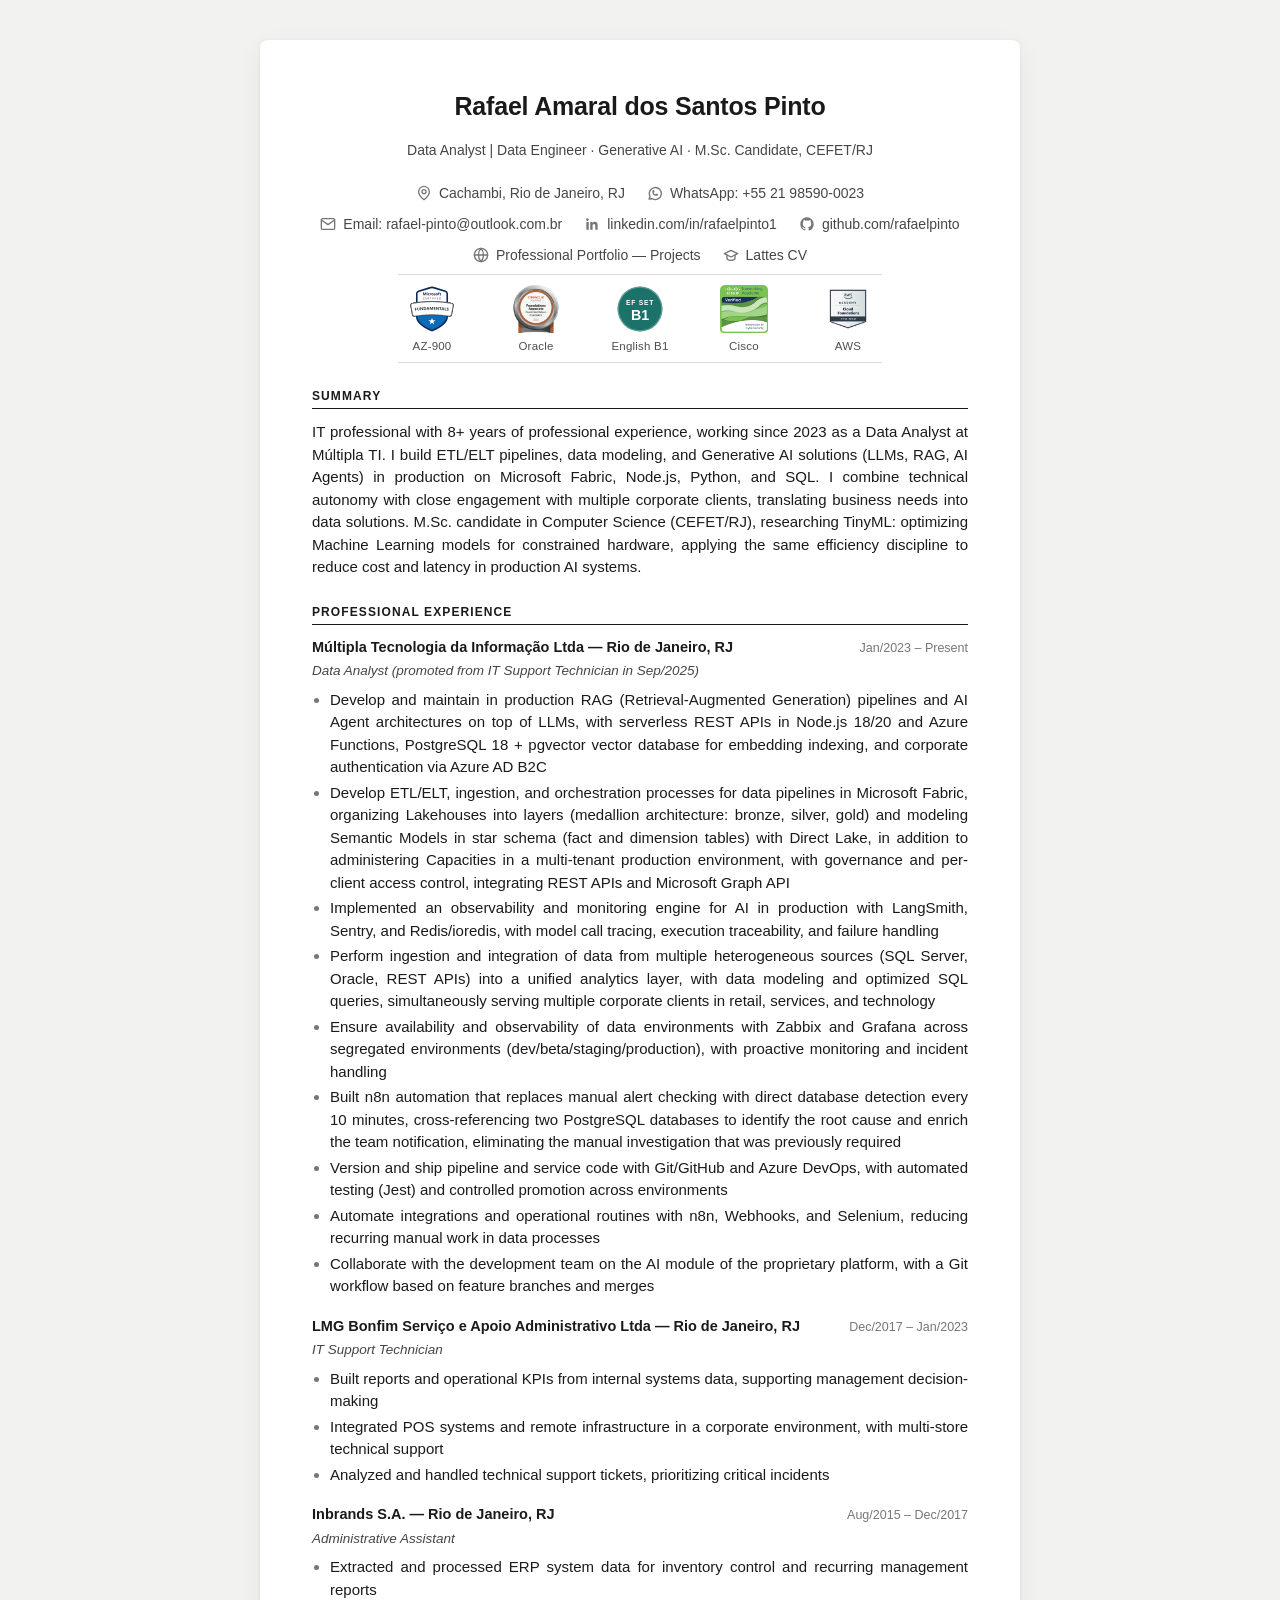
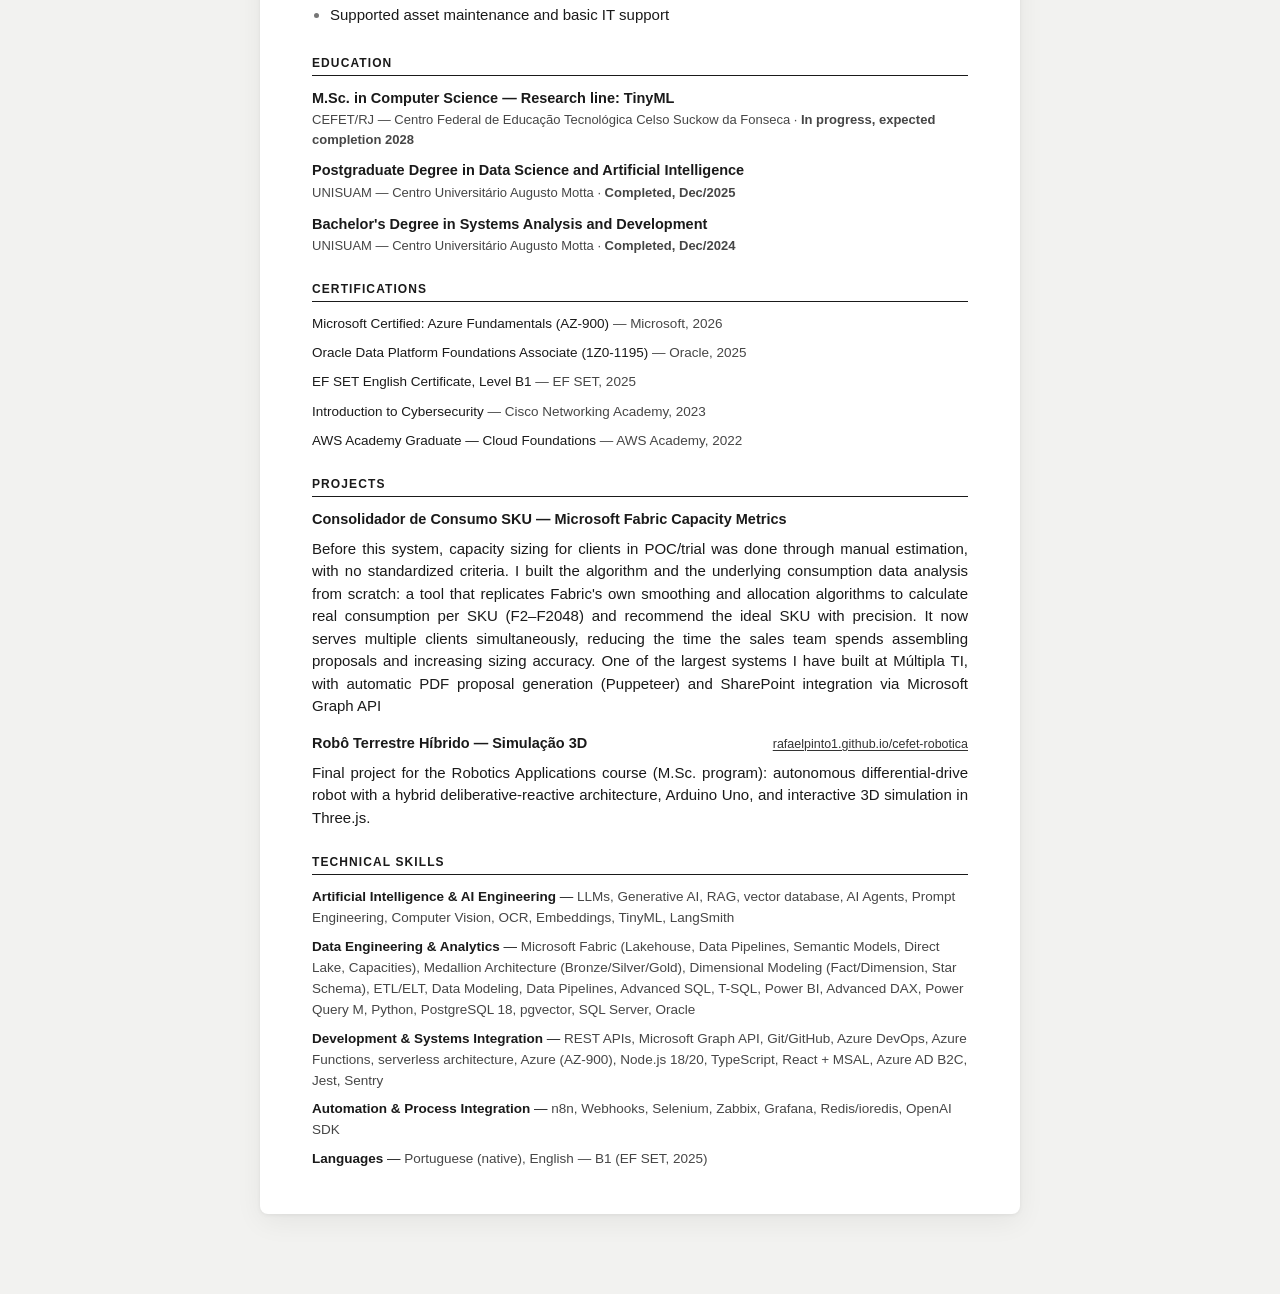
==== curriculo/curriculo-en.html @ f3e710ce "Adiciona páginas de currículo (pt/en) autocontidas" ====
<!DOCTYPE html>
<html lang="pt-br">
<head>
<meta charset="UTF-8">
<title>Rafael Pinto Resume</title>
<style>
  :root {
    --bg: #f2f2f0;
    --surface: #ffffff;
    --ink: #1a1a1a;
    --ink-soft: #464646;
    --ink-faint: #767676;
    --link: #333333;
    --border: rgba(0, 0, 0, 0.14);
    --shadow: 0 1px 4px rgba(0,0,0,0.06), 0 8px 28px rgba(0,0,0,0.06);
  }
  @media (prefers-color-scheme: dark) {
    :root:not([data-theme="light"]) {
      --bg: #101010;
      --surface: #1a1a1a;
      --ink: #ececec;
      --ink-soft: #b8b8b8;
      --ink-faint: #8a8a8a;
      --link: #d5d5d5;
      --border: rgba(255,255,255,0.16);
      --shadow: 0 1px 4px rgba(0,0,0,0.5), 0 8px 28px rgba(0,0,0,0.35);
    }
  }
  :root[data-theme="dark"] {
    --bg: #101010;
    --surface: #1a1a1a;
    --ink: #ececec;
    --ink-soft: #b8b8b8;
    --ink-faint: #8a8a8a;
    --link: #d5d5d5;
    --border: rgba(255,255,255,0.16);
    --shadow: 0 1px 4px rgba(0,0,0,0.5), 0 8px 28px rgba(0,0,0,0.35);
  }

  * { box-sizing: border-box; }
  html, body { margin: 0; padding: 0; }
  body {
    background: var(--bg);
    color: var(--ink);
    font-family: -apple-system, BlinkMacSystemFont, "Segoe UI", "SF Pro Text", "Helvetica Neue", Arial, sans-serif;
    font-size: 15px;
    line-height: 1.5;
    padding: 40px 16px 80px;
  }

  .page {
    max-width: 760px;
    margin: 0 auto;
    background: var(--surface);
    box-shadow: var(--shadow);
    border-radius: 8px;
    padding: 48px 52px 44px;
  }

  .header-center {
    display: flex;
    flex-direction: column;
    align-items: center;
    text-align: center;
    gap: 8px;
    margin: 0 0 18px 0;
  }
  .avatar {
    width: 84px;
    height: 84px;
    border-radius: 50%;
    object-fit: cover;
    margin-bottom: 6px;
  }
  .name-row {
    display: flex;
    align-items: center;
    justify-content: center;
    flex-wrap: wrap;
    gap: 14px;
  }
  h1 {
    font-size: 25px;
    font-weight: 700;
    letter-spacing: -0.2px;
    margin: 0;
    text-wrap: balance;
  }
  .headline { font-size: 14px; color: var(--ink-soft); margin: 0; }
  .contact-list {
    display: flex;
    flex-wrap: wrap;
    justify-content: center;
    column-gap: 22px;
    row-gap: 10px;
    font-size: 14px;
    color: var(--ink-soft);
    margin: 8px 0 0 0;
  }
  .contact-item { display: flex; align-items: center; gap: 7px; text-decoration: none; color: var(--ink-soft); }
  a.contact-item:hover, a.contact-item:focus-visible { color: var(--ink); }
  .contact-item svg { width: 16px; height: 16px; flex: none; color: var(--ink-faint); }
  a.contact-item:hover svg, a.contact-item:focus-visible svg { color: var(--ink); }

  .badge-row {
    display: flex;
    flex-wrap: wrap;
    justify-content: center;
    gap: 36px;
    margin: 0 0 6px 0;
    padding: 10px 0;
    border-top: 1px solid var(--border);
    border-bottom: 1px solid var(--border);
  }
  .badge-item { display: flex; flex-direction: column; align-items: center; width: 68px; opacity: 0.95; }
  .badge-item img, .badge-item svg { width: 48px; height: 48px; object-fit: contain; }
  .badge-caption {
    font-size: 11.5px;
    font-weight: 500;
    letter-spacing: 0.2px;
    color: var(--ink-soft);
    text-align: center;
    margin-top: 7px;
    line-height: 1.1;
  }

  h2 {
    font-size: 12px;
    font-weight: 700;
    text-transform: uppercase;
    letter-spacing: 1.1px;
    color: var(--ink);
    border-bottom: 1.5px solid var(--ink);
    padding-bottom: 3px;
    margin: 24px 0 12px 0;
  }
  h2:first-of-type { margin-top: 0; }

  .resumo { margin: 0; color: var(--ink); text-align: justify; }

  .job { display: flex; flex-direction: column; gap: 3px; margin-bottom: 15px; }
  .job:last-child { margin-bottom: 0; }
  .job-header {
    display: flex;
    justify-content: space-between;
    align-items: baseline;
    gap: 12px;
    font-weight: 700;
    font-size: 14.5px;
  }
  .job-dates { font-variant-numeric: tabular-nums; font-size: 12.5px; color: var(--ink-faint); white-space: nowrap; font-weight: 400; }
  .job-role { font-style: italic; color: var(--ink-soft); font-size: 13.5px; }
  ul.bullets { margin: 4px 0 0 0; padding-left: 18px; }
  ul.bullets li { margin-bottom: 3px; color: var(--ink); text-align: justify; }
  ul.bullets li::marker { color: var(--ink-faint); }

  .edu-item { margin-bottom: 11px; }
  .edu-item:last-child { margin-bottom: 0; }
  .edu-title { font-weight: 700; font-size: 14.5px; }
  .edu-line { font-size: 13px; color: var(--ink-soft); margin-top: 1px; }
  .status-pill { font-weight: 600; color: var(--ink-soft); }

  .cert-row {
    display: flex;
    align-items: center;
    gap: 10px;
    margin-bottom: 9px;
  }
  .cert-row:last-child { margin-bottom: 0; }
  .cert-badge { width: 34px; height: 34px; object-fit: contain; flex: none; }
  .cert-badge.placeholder {
    width: 34px; height: 34px; border-radius: 6px; flex: none;
    background: var(--border);
  }
  .cert-text { font-size: 13.5px; }
  .cert-org-year { color: var(--ink-soft); }

  .skills-grid { display: flex; flex-direction: column; gap: 8px; }
  .skills-row { font-size: 13.5px; line-height: 1.55; }
  .skills-row b { color: var(--ink); }
  .skills-row span { color: var(--ink-soft); }

  .proj-title { font-weight: 700; font-size: 14.5px; }
  .proj-link { font-size: 12.5px; color: var(--link); font-weight: 400; text-decoration: underline; text-underline-offset: 2px; }
  .proj-desc { margin: 4px 0 0 0; color: var(--ink); text-align: justify; }

  @media print {
    :root {
      --bg: #ffffff; --surface: #ffffff;
      --ink: #1a1a1a; --ink-soft: #464646; --ink-faint: #6b6b6b;
      --link: #1a1a1a; --border: rgba(0,0,0,0.2); --shadow: none;
    }
    @page { size: A4; margin: 11mm 14mm; }
    body { padding: 0; font-size: 9.6pt; line-height: 1.38; }
    .page { box-shadow: none; border-radius: 0; padding: 0; max-width: 100%; }
    h2 { margin: 14px 0 7px 0 !important; }
    h2:first-of-type { margin-top: 0 !important; }
    .job { margin-bottom: 9px !important; }
    .header-center { margin-bottom: 10px !important; }
    .badge-row { padding: 7px 0 !important; margin-bottom: 4px !important; }
    .edu-item { margin-bottom: 6px !important; }
    ul.bullets li { margin-bottom: 1px !important; }
  }
</style>
</head>
<body>
  <div class="page">

        <div class="header-center">
            <div class="name-row">
        <h1>Rafael Amaral dos Santos Pinto</h1>
      <p class="headline">Data Analyst | Data Engineer &middot; Generative AI &middot; M.Sc. Candidate, CEFET/RJ</p>
      <div class="contact-list">
        <span class="contact-item"><svg viewBox="0 0 24 24" fill="none" stroke="currentColor" stroke-width="2" stroke-linecap="round" stroke-linejoin="round"><path d="M20 10c0 6-8 12-8 12s-8-6-8-12a8 8 0 0 1 16 0Z"/><circle cx="12" cy="10" r="3"/></svg>Cachambi, Rio de Janeiro, RJ</span>
        <a class="contact-item" href="https://wa.me/5521985900023?text=Hi%20Rafael%2C%20how%20are%20you%3F%20I%20saw%20your%20resume%20and%20think%20it%27s%20a%20good%20fit%20for%20an%20open%20position%20we%20have%2C%20I%20would%20like%20to%20know%20if%20we%20can%20talk%20about%20it"><svg viewBox="0 0 24 24" fill="none" stroke="currentColor" stroke-width="2" stroke-linecap="round" stroke-linejoin="round"><path d="M3 21l1.65-3.8a9 9 0 1 1 3.4 3.4L3 21"/><path d="M9 10a.5.5 0 0 0 1 0V9a.5.5 0 0 0-1 0v1a5 5 0 0 0 5 5h1a.5.5 0 0 0 0-1h-1a.5.5 0 0 0 0 1"/></svg>WhatsApp: +55 21 98590-0023</a>
        <a class="contact-item" href="mailto:rafael-pinto@outlook.com.br"><svg viewBox="0 0 24 24" fill="none" stroke="currentColor" stroke-width="2" stroke-linecap="round" stroke-linejoin="round"><rect x="2" y="4" width="20" height="16" rx="2"/><path d="m22 6-10 7L2 6"/></svg>Email: rafael-pinto@outlook.com.br</a>
        <a class="contact-item" href="https://www.linkedin.com/in/rafaelpinto1/"><svg viewBox="0 0 24 24" fill="currentColor"><path d="M20.45 20.45h-3.56v-5.57c0-1.33-.02-3.04-1.85-3.04-1.86 0-2.14 1.45-2.14 2.94v5.67H9.34V9h3.42v1.56h.05c.48-.9 1.64-1.85 3.38-1.85 3.6 0 4.27 2.37 4.27 5.46v6.28ZM5.34 7.43a2.07 2.07 0 1 1 0-4.13 2.07 2.07 0 0 1 0 4.13ZM7.11 20.45H3.55V9h3.56v11.45Z"/></svg>linkedin.com/in/rafaelpinto1</a>
        <a class="contact-item" href="https://github.com/rafaelpinto"><svg viewBox="0 0 24 24" fill="currentColor"><path d="M12 2C6.48 2 2 6.58 2 12.2c0 4.5 2.87 8.32 6.84 9.67.5.1.68-.22.68-.49 0-.24-.01-.87-.01-1.71-2.78.62-3.37-1.37-3.37-1.37-.45-1.18-1.11-1.49-1.11-1.49-.91-.64.07-.63.07-.63 1 .07 1.53 1.05 1.53 1.05.9 1.57 2.34 1.12 2.91.85.09-.67.35-1.12.64-1.38-2.22-.26-4.56-1.14-4.56-5.06 0-1.12.39-2.03 1.03-2.75-.1-.26-.45-1.31.1-2.72 0 0 .84-.28 2.75 1.05a9.29 9.29 0 0 1 5 0c1.91-1.33 2.75-1.05 2.75-1.05.55 1.41.2 2.46.1 2.72.64.72 1.03 1.63 1.03 2.75 0 3.93-2.35 4.79-4.58 5.05.36.32.68.94.68 1.9 0 1.37-.01 2.47-.01 2.81 0 .27.18.6.69.49A10.02 10.02 0 0 0 22 12.2C22 6.58 17.52 2 12 2Z"/></svg>github.com/rafaelpinto</a>
        <a class="contact-item" href="https://rafaelpinto1.github.io/portfolio/"><svg viewBox="0 0 24 24" fill="none" stroke="currentColor" stroke-width="2" stroke-linecap="round" stroke-linejoin="round"><circle cx="12" cy="12" r="10"/><path d="M2 12h20M12 2a15 15 0 0 1 0 20M12 2a15 15 0 0 0 0 20"/></svg>Professional Portfolio — Projects</a>
        <a class="contact-item" href="https://lattes.cnpq.br/2078391939625415"><svg viewBox="0 0 24 24" fill="none" stroke="currentColor" stroke-width="2" stroke-linecap="round" stroke-linejoin="round"><path d="M22 10 12 5 2 10l10 5 10-5Z"/><path d="M6 12v5c0 1.5 2.5 3 6 3s6-1.5 6-3v-5"/></svg>Lattes CV</a>
      </div>
    </div>

    <div class="badge-row"><div class="badge-item"><img src="[data-uri]" alt="Microsoft Azure Fundamentals AZ-900"><span class="badge-caption">AZ-900</span></div>
      <div class="badge-item"><img src="[data-uri]" alt="Oracle Data Platform Foundations Associate"><span class="badge-caption">Oracle</span></div>
      <div class="badge-item"><svg viewBox="0 0 64 64" xmlns="http://www.w3.org/2000/svg" role="img" aria-label="EF SET English B1"><circle cx="32" cy="32" r="30" fill="#0e6b62"/><circle cx="32" cy="32" r="29" fill="none" stroke="#ffffff" stroke-width="1.5" opacity="0.3"/><text x="32" y="26" text-anchor="middle" font-family="Arial, sans-serif" font-size="9" font-weight="700" fill="#ffffff" letter-spacing="1">EF SET</text><text x="32" y="46" text-anchor="middle" font-family="Arial, sans-serif" font-size="19" font-weight="800" fill="#ffffff">B1</text></svg><span class="badge-caption">English B1</span></div>
      <div class="badge-item"><img src="[data-uri]" alt="Cisco Introduction to Cybersecurity"><span class="badge-caption">Cisco</span></div>
      <div class="badge-item"><img src="[data-uri]" alt="AWS Academy Cloud Foundations"><span class="badge-caption">AWS</span></div></div>
    </div>

<h2>Summary</h2>
    <p class="resumo">IT professional with 8+ years of professional experience, working since 2023 as a Data Analyst at Múltipla TI. I build ETL/ELT pipelines, data modeling, and Generative AI solutions (LLMs, RAG, AI Agents) in production on Microsoft Fabric, Node.js, Python, and SQL. I combine technical autonomy with close engagement with multiple corporate clients, translating business needs into data solutions. M.Sc. candidate in Computer Science (CEFET/RJ), researching TinyML: optimizing Machine Learning models for constrained hardware, applying the same efficiency discipline to reduce cost and latency in production AI systems.</p>

    <h2>Professional Experience</h2>

    <div class="job">
      <div class="job-header"><span>Múltipla Tecnologia da Informação Ltda — Rio de Janeiro, RJ</span><span class="job-dates">Jan/2023 – Present</span></div>
      <div class="job-role">Data Analyst (promoted from IT Support Technician in Sep/2025)</div>
      <ul class="bullets">
        <li>Develop and maintain in production RAG (Retrieval-Augmented Generation) pipelines and AI Agent architectures on top of LLMs, with serverless REST APIs in Node.js 18/20 and Azure Functions, PostgreSQL 18 + pgvector vector database for embedding indexing, and corporate authentication via Azure AD B2C</li>
        <li>Develop ETL/ELT, ingestion, and orchestration processes for data pipelines in Microsoft Fabric, organizing Lakehouses into layers (medallion architecture: bronze, silver, gold) and modeling Semantic Models in star schema (fact and dimension tables) with Direct Lake, in addition to administering Capacities in a multi-tenant production environment, with governance and per-client access control, integrating REST APIs and Microsoft Graph API</li>
        <li>Implemented an observability and monitoring engine for AI in production with LangSmith, Sentry, and Redis/ioredis, with model call tracing, execution traceability, and failure handling</li>
        <li>Perform ingestion and integration of data from multiple heterogeneous sources (SQL Server, Oracle, REST APIs) into a unified analytics layer, with data modeling and optimized SQL queries, simultaneously serving multiple corporate clients in retail, services, and technology</li>
        <li>Ensure availability and observability of data environments with Zabbix and Grafana across segregated environments (dev/beta/staging/production), with proactive monitoring and incident handling</li>
        <li>Built n8n automation that replaces manual alert checking with direct database detection every 10 minutes, cross-referencing two PostgreSQL databases to identify the root cause and enrich the team notification, eliminating the manual investigation that was previously required</li>
        <li>Version and ship pipeline and service code with Git/GitHub and Azure DevOps, with automated testing (Jest) and controlled promotion across environments</li>
        <li>Automate integrations and operational routines with n8n, Webhooks, and Selenium, reducing recurring manual work in data processes</li>
        <li>Collaborate with the development team on the AI module of the proprietary platform, with a Git workflow based on feature branches and merges</li>
      </ul>
    </div>

    <div class="job">
      <div class="job-header"><span>LMG Bonfim Serviço e Apoio Administrativo Ltda — Rio de Janeiro, RJ</span><span class="job-dates">Dec/2017 – Jan/2023</span></div>
      <div class="job-role">IT Support Technician</div>
      <ul class="bullets">
        <li>Built reports and operational KPIs from internal systems data, supporting management decision-making</li>
        <li>Integrated POS systems and remote infrastructure in a corporate environment, with multi-store technical support</li>
        <li>Analyzed and handled technical support tickets, prioritizing critical incidents</li>
      </ul>
    </div>

    <div class="job">
      <div class="job-header"><span>Inbrands S.A. — Rio de Janeiro, RJ</span><span class="job-dates">Aug/2015 – Dec/2017</span></div>
      <div class="job-role">Administrative Assistant</div>
      <ul class="bullets">
        <li>Extracted and processed ERP system data for inventory control and recurring management reports</li>
        <li>Supported asset maintenance and basic IT support</li>
      </ul>
    </div>

    <h2>Education</h2>

    <div class="edu-item">
      <div class="edu-title">M.Sc. in Computer Science — Research line: TinyML</div>
      <div class="edu-line">CEFET/RJ — Centro Federal de Educação Tecnológica Celso Suckow da Fonseca &middot; <span class="status-pill ongoing">In progress, expected completion 2028</span></div>
    </div>
    <div class="edu-item">
      <div class="edu-title">Postgraduate Degree in Data Science and Artificial Intelligence</div>
      <div class="edu-line">UNISUAM — Centro Universitário Augusto Motta &middot; <span class="status-pill done">Completed, Dec/2025</span></div>
    </div>
    <div class="edu-item">
      <div class="edu-title">Bachelor's Degree in Systems Analysis and Development</div>
      <div class="edu-line">UNISUAM — Centro Universitário Augusto Motta &middot; <span class="status-pill done">Completed, Dec/2024</span></div>
    </div>

    <h2>Certifications</h2>
    <div class="cert-row">
      <span class="cert-text">Microsoft Certified: Azure Fundamentals (AZ-900) <span class="cert-org-year">— Microsoft, 2026</span></span>
    </div>
    <div class="cert-row">
      <span class="cert-text">Oracle Data Platform Foundations Associate (1Z0-1195) <span class="cert-org-year">— Oracle, 2025</span></span>
    </div>
    <div class="cert-row">
      <span class="cert-text">EF SET English Certificate, Level B1 <span class="cert-org-year">— EF SET, 2025</span></span>
    </div>
    <div class="cert-row">
      <span class="cert-text">Introduction to Cybersecurity <span class="cert-org-year">— Cisco Networking Academy, 2023</span></span>
    </div>
    <div class="cert-row">
      <span class="cert-text">AWS Academy Graduate — Cloud Foundations <span class="cert-org-year">— AWS Academy, 2022</span></span>
    </div>

    <h2>Projects</h2>
    <div class="job">
      <div class="job-header">
        <span class="proj-title">Consolidador de Consumo SKU — Microsoft Fabric Capacity Metrics</span>
      </div>
      <p class="proj-desc">Before this system, capacity sizing for clients in POC/trial was done through manual estimation, with no standardized criteria. I built the algorithm and the underlying consumption data analysis from scratch: a tool that replicates Fabric's own smoothing and allocation algorithms to calculate real consumption per SKU (F2–F2048) and recommend the ideal SKU with precision. It now serves multiple clients simultaneously, reducing the time the sales team spends assembling proposals and increasing sizing accuracy. One of the largest systems I have built at Múltipla TI, with automatic PDF proposal generation (Puppeteer) and SharePoint integration via Microsoft Graph API</p>
    </div>

    <div class="job">
      <div class="job-header">
        <span class="proj-title">Robô Terrestre Híbrido — Simulação 3D</span>
        <a class="proj-link" href="https://rafaelpinto1.github.io/cefet-robotica/">rafaelpinto1.github.io/cefet-robotica</a>
      </div>
      <p class="proj-desc">Final project for the Robotics Applications course (M.Sc. program): autonomous differential-drive robot with a hybrid deliberative-reactive architecture, Arduino Uno, and interactive 3D simulation in Three.js.</p>
    </div>

    <h2>Technical Skills</h2>
    <div class="skills-grid">
      <div class="skills-row"><b>Artificial Intelligence &amp; AI Engineering</b> — <span>LLMs, Generative AI, RAG, vector database, AI Agents, Prompt Engineering, Computer Vision, OCR, Embeddings, TinyML, LangSmith</span></div>
      <div class="skills-row"><b>Data Engineering &amp; Analytics</b> — <span>Microsoft Fabric (Lakehouse, Data Pipelines, Semantic Models, Direct Lake, Capacities), Medallion Architecture (Bronze/Silver/Gold), Dimensional Modeling (Fact/Dimension, Star Schema), ETL/ELT, Data Modeling, Data Pipelines, Advanced SQL, T-SQL, Power BI, Advanced DAX, Power Query M, Python, PostgreSQL 18, pgvector, SQL Server, Oracle</span></div>
      <div class="skills-row"><b>Development &amp; Systems Integration</b> — <span>REST APIs, Microsoft Graph API, Git/GitHub, Azure DevOps, Azure Functions, serverless architecture, Azure (AZ-900), Node.js 18/20, TypeScript, React + MSAL, Azure AD B2C, Jest, Sentry</span></div>
      <div class="skills-row"><b>Automation &amp; Process Integration</b> — <span>n8n, Webhooks, Selenium, Zabbix, Grafana, Redis/ioredis, OpenAI SDK</span></div>
      <div class="skills-row"><b>Languages</b> — <span>Portuguese (native), English — B1 (EF SET, 2025)</span></div>
    </div>

  </div>
</body>
</html>
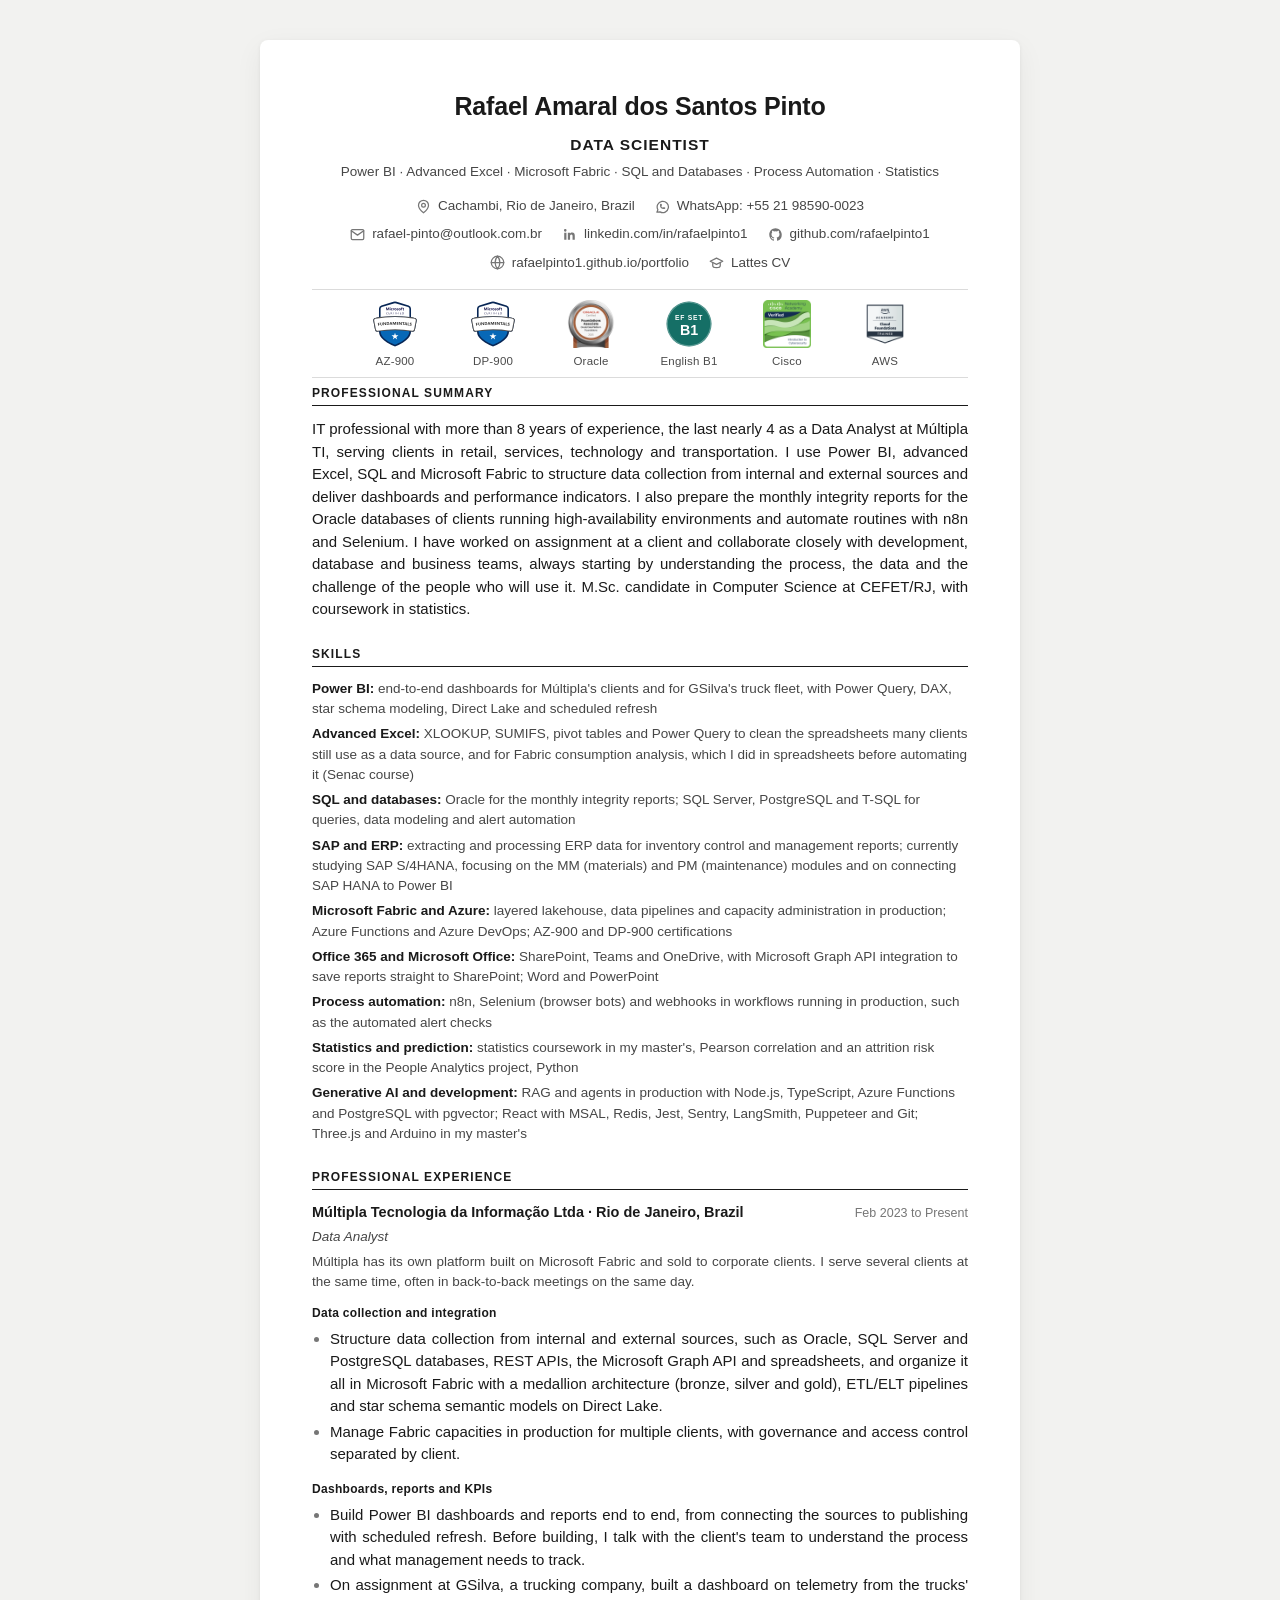
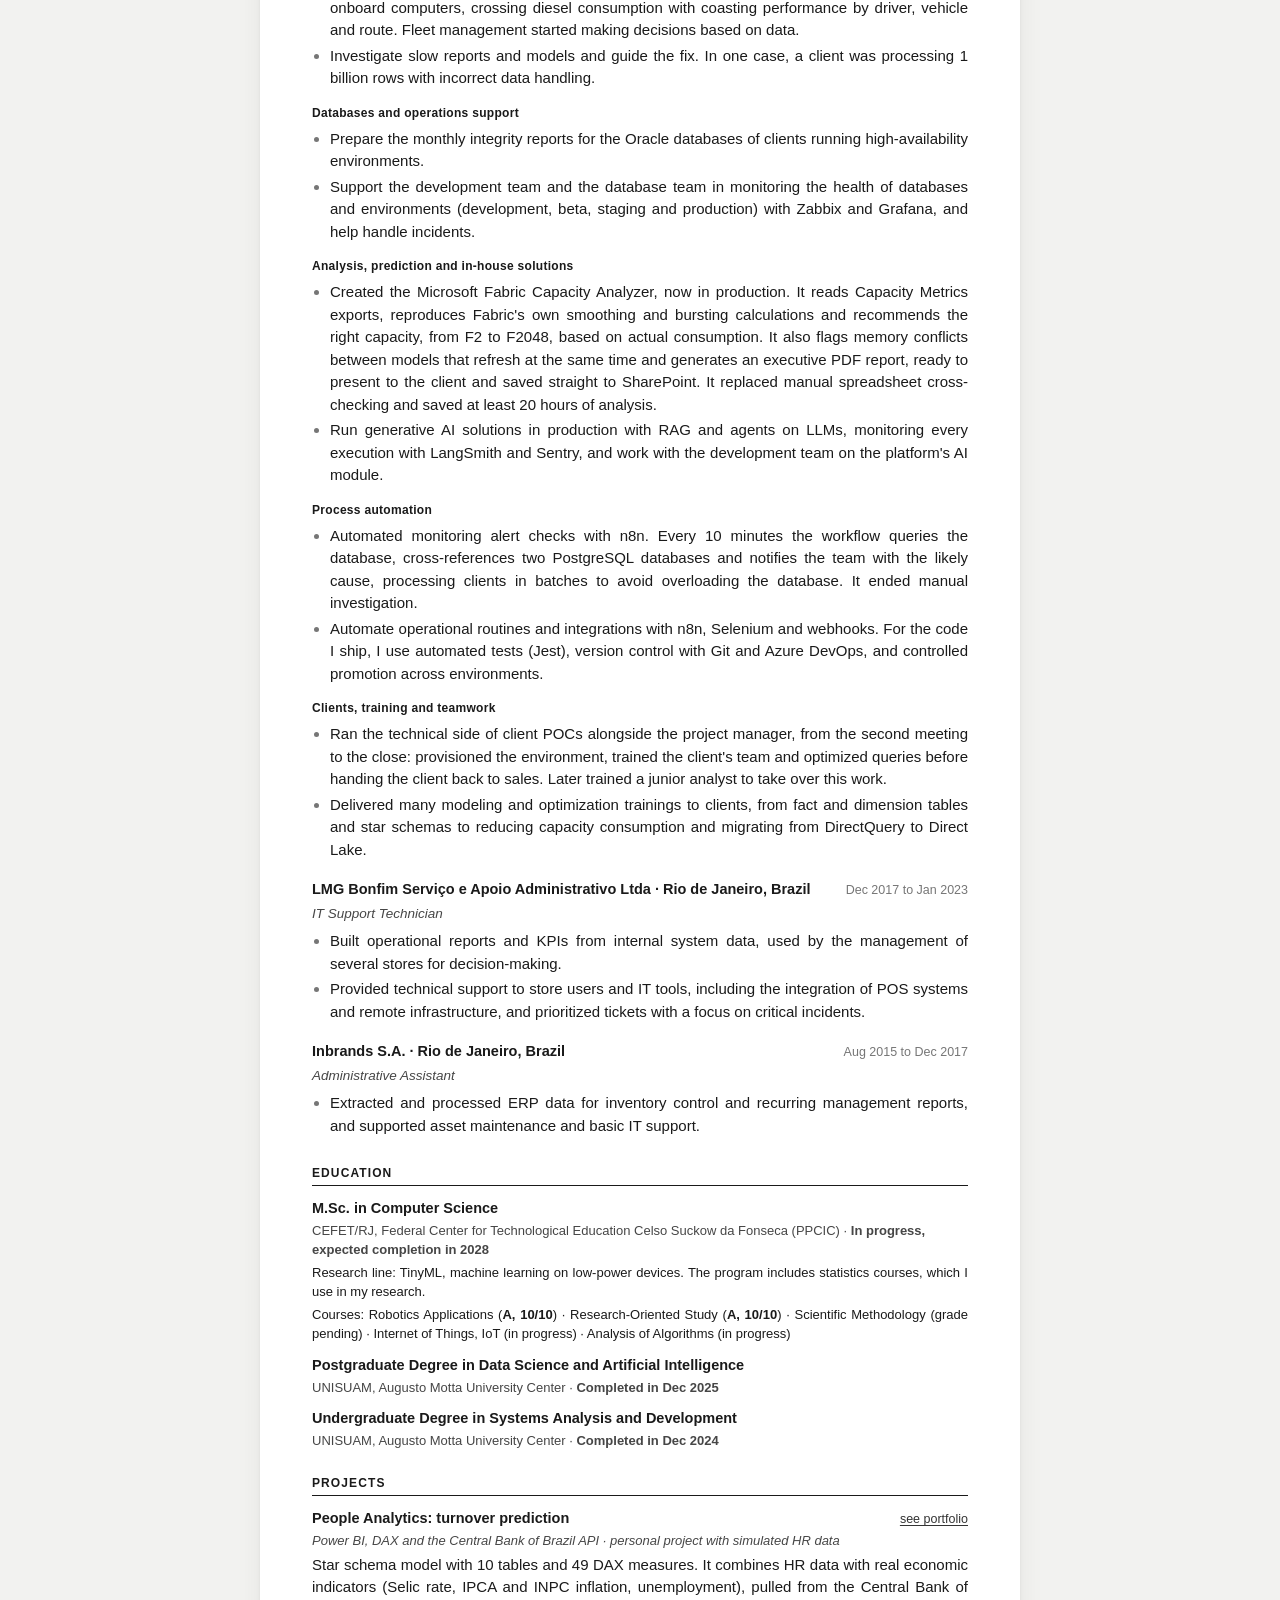
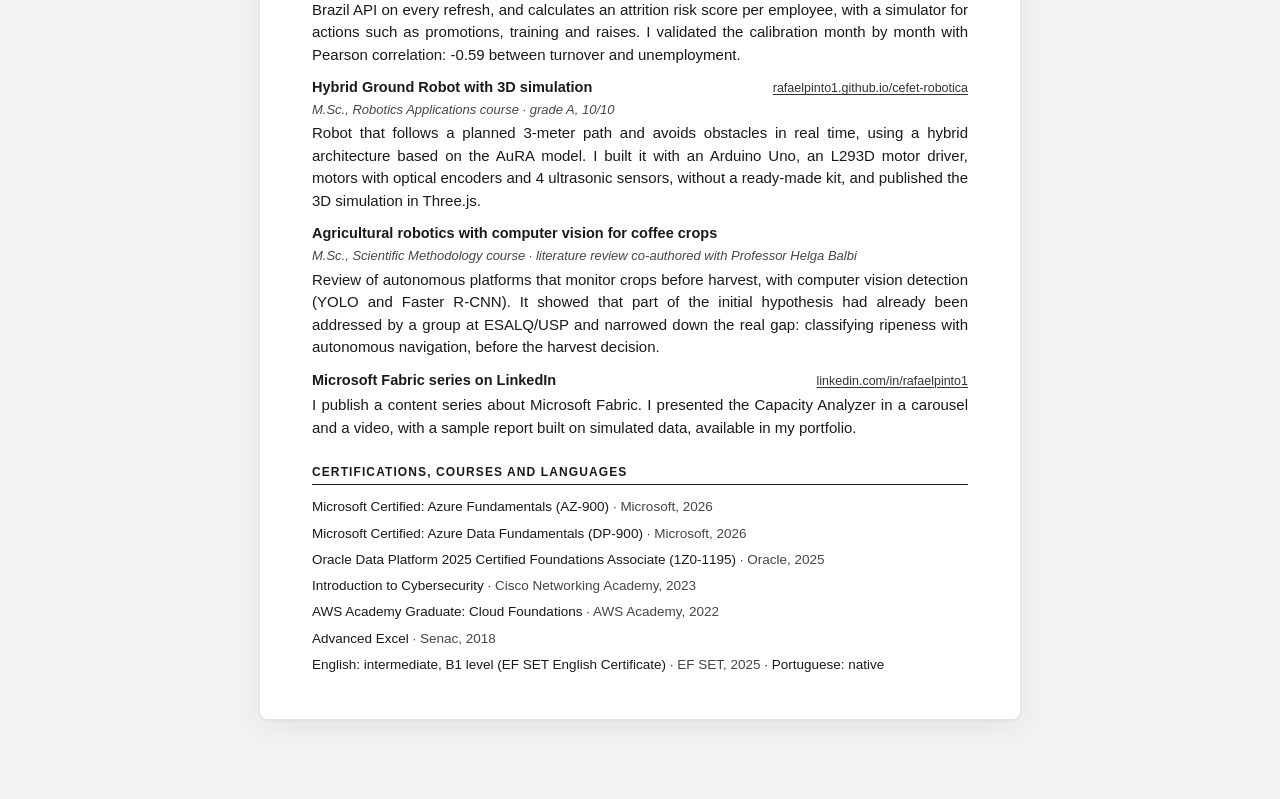
==== commit 717db686: "Atualiza portfólio para ficar igual ao currículo novo - Experiência na Múltipla: Analista de Dados d" ====
--- a/curriculo/curriculo-en.html
+++ b/curriculo/curriculo-en.html
@@ -1,8 +1,10 @@
 <!DOCTYPE html>
-<html lang="pt-br">
+<html lang="en">
 <head>
 <meta charset="UTF-8">
-<title>Rafael Pinto Resume</title>
+<meta name="viewport" content="width=device-width, initial-scale=1">
+<title>Rafael Amaral dos Santos Pinto · Data Scientist</title>
+<meta name="author" content="Rafael Amaral dos Santos Pinto">
 <style>
   :root {
     --bg: #f2f2f0;
@@ -14,28 +16,6 @@
     --border: rgba(0, 0, 0, 0.14);
     --shadow: 0 1px 4px rgba(0,0,0,0.06), 0 8px 28px rgba(0,0,0,0.06);
   }
-  @media (prefers-color-scheme: dark) {
-    :root:not([data-theme="light"]) {
-      --bg: #101010;
-      --surface: #1a1a1a;
-      --ink: #ececec;
-      --ink-soft: #b8b8b8;
-      --ink-faint: #8a8a8a;
-      --link: #d5d5d5;
-      --border: rgba(255,255,255,0.16);
-      --shadow: 0 1px 4px rgba(0,0,0,0.5), 0 8px 28px rgba(0,0,0,0.35);
-    }
-  }
-  :root[data-theme="dark"] {
-    --bg: #101010;
-    --surface: #1a1a1a;
-    --ink: #ececec;
-    --ink-soft: #b8b8b8;
-    --ink-faint: #8a8a8a;
-    --link: #d5d5d5;
-    --border: rgba(255,255,255,0.16);
-    --shadow: 0 1px 4px rgba(0,0,0,0.5), 0 8px 28px rgba(0,0,0,0.35);
-  }
 
   * { box-sizing: border-box; }
   html, body { margin: 0; padding: 0; }
@@ -46,7 +26,11 @@
     font-size: 15px;
     line-height: 1.5;
     padding: 40px 16px 80px;
-  }
+    font-variant-ligatures: none;
+    -webkit-print-color-adjust: exact;
+    print-color-adjust: exact;
+  }
+  a { color: inherit; }
 
   .page {
     max-width: 760px;
@@ -62,22 +46,8 @@
     flex-direction: column;
     align-items: center;
     text-align: center;
-    gap: 8px;
-    margin: 0 0 18px 0;
-  }
-  .avatar {
-    width: 84px;
-    height: 84px;
-    border-radius: 50%;
-    object-fit: cover;
-    margin-bottom: 6px;
-  }
-  .name-row {
-    display: flex;
-    align-items: center;
-    justify-content: center;
-    flex-wrap: wrap;
-    gap: 14px;
+    gap: 6px;
+    margin: 0 0 16px 0;
   }
   h1 {
     font-size: 25px;
@@ -86,33 +56,39 @@
     margin: 0;
     text-wrap: balance;
   }
-  .headline { font-size: 14px; color: var(--ink-soft); margin: 0; }
+  .role-title {
+    margin: 1px 0 0 0;
+    font-size: 15.5px;
+    font-weight: 700;
+    letter-spacing: 1px;
+    text-transform: uppercase;
+    color: var(--ink);
+  }
+  .headline { font-size: 13.5px; color: var(--ink-soft); margin: 0; text-wrap: balance; }
   .contact-list {
     display: flex;
     flex-wrap: wrap;
     justify-content: center;
-    column-gap: 22px;
-    row-gap: 10px;
-    font-size: 14px;
+    column-gap: 20px;
+    row-gap: 8px;
+    font-size: 13.5px;
     color: var(--ink-soft);
     margin: 8px 0 0 0;
   }
   .contact-item { display: flex; align-items: center; gap: 7px; text-decoration: none; color: var(--ink-soft); }
-  a.contact-item:hover, a.contact-item:focus-visible { color: var(--ink); }
-  .contact-item svg { width: 16px; height: 16px; flex: none; color: var(--ink-faint); }
-  a.contact-item:hover svg, a.contact-item:focus-visible svg { color: var(--ink); }
+  .contact-item svg { width: 15px; height: 15px; flex: none; color: var(--ink-faint); }
 
   .badge-row {
     display: flex;
     flex-wrap: wrap;
     justify-content: center;
-    gap: 36px;
+    gap: 30px;
     margin: 0 0 6px 0;
     padding: 10px 0;
     border-top: 1px solid var(--border);
     border-bottom: 1px solid var(--border);
   }
-  .badge-item { display: flex; flex-direction: column; align-items: center; width: 68px; opacity: 0.95; }
+  .badge-item { display: flex; flex-direction: column; align-items: center; width: 68px; opacity: 0.97; text-decoration: none; }
   .badge-item img, .badge-item svg { width: 48px; height: 48px; object-fit: contain; }
   .badge-caption {
     font-size: 11.5px;
@@ -133,10 +109,16 @@
     border-bottom: 1.5px solid var(--ink);
     padding-bottom: 3px;
     margin: 24px 0 12px 0;
+    break-after: avoid;
   }
   h2:first-of-type { margin-top: 0; }
 
   .resumo { margin: 0; color: var(--ink); text-align: justify; }
+
+  .skills-grid { display: flex; flex-direction: column; gap: 5px; }
+  .skills-row { font-size: 13.5px; line-height: 1.5; break-inside: avoid; }
+  .skills-row b { color: var(--ink); }
+  .skills-row span { color: var(--ink-soft); }
 
   .job { display: flex; flex-direction: column; gap: 3px; margin-bottom: 15px; }
   .job:last-child { margin-bottom: 0; }
@@ -147,42 +129,52 @@
     gap: 12px;
     font-weight: 700;
     font-size: 14.5px;
+    break-after: avoid;
   }
   .job-dates { font-variant-numeric: tabular-nums; font-size: 12.5px; color: var(--ink-faint); white-space: nowrap; font-weight: 400; }
-  .job-role { font-style: italic; color: var(--ink-soft); font-size: 13.5px; }
-  ul.bullets { margin: 4px 0 0 0; padding-left: 18px; }
-  ul.bullets li { margin-bottom: 3px; color: var(--ink); text-align: justify; }
+  .job-role { font-style: italic; color: var(--ink-soft); font-size: 13.5px; break-after: avoid; }
+  .job-context { margin: 2px 0 0 0; font-size: 13.5px; color: var(--ink-soft); text-align: justify; }
+  .grp {
+    margin: 8px 0 0 0;
+    font-size: 12px;
+    font-weight: 700;
+    letter-spacing: 0.3px;
+    color: var(--ink);
+    break-after: avoid;
+  }
+  ul.bullets { margin: 3px 0 0 0; padding-left: 18px; }
+  ul.bullets li { margin-bottom: 3px; color: var(--ink); text-align: justify; break-inside: avoid; }
   ul.bullets li::marker { color: var(--ink-faint); }
 
-  .edu-item { margin-bottom: 11px; }
+  .proj { margin-bottom: 11px; break-inside: avoid; }
+  .proj:last-child { margin-bottom: 0; }
+  .proj-head { display: flex; justify-content: space-between; align-items: baseline; gap: 12px; }
+  .proj-title { font-weight: 700; font-size: 14.5px; }
+  .proj-link { font-size: 12.5px; color: var(--link); font-weight: 400; text-decoration: underline; text-underline-offset: 2px; white-space: nowrap; }
+  .proj-meta { font-size: 13px; font-style: italic; color: var(--ink-soft); margin-top: 1px; }
+  .proj-desc { margin: 3px 0 0 0; color: var(--ink); text-align: justify; }
+
+  .edu-item { margin-bottom: 11px; break-inside: avoid; }
   .edu-item:last-child { margin-bottom: 0; }
   .edu-title { font-weight: 700; font-size: 14.5px; }
   .edu-line { font-size: 13px; color: var(--ink-soft); margin-top: 1px; }
+  .edu-detail { font-size: 13px; color: var(--ink); margin-top: 3px; text-align: justify; }
   .status-pill { font-weight: 600; color: var(--ink-soft); }
-
-  .cert-row {
-    display: flex;
-    align-items: center;
-    gap: 10px;
-    margin-bottom: 9px;
-  }
+  .grade { font-weight: 600; }
+
+  .cert-row { display: flex; align-items: center; gap: 10px; margin-bottom: 6px; }
   .cert-row:last-child { margin-bottom: 0; }
-  .cert-badge { width: 34px; height: 34px; object-fit: contain; flex: none; }
-  .cert-badge.placeholder {
-    width: 34px; height: 34px; border-radius: 6px; flex: none;
-    background: var(--border);
-  }
   .cert-text { font-size: 13.5px; }
   .cert-org-year { color: var(--ink-soft); }
 
-  .skills-grid { display: flex; flex-direction: column; gap: 8px; }
-  .skills-row { font-size: 13.5px; line-height: 1.55; }
-  .skills-row b { color: var(--ink); }
-  .skills-row span { color: var(--ink-soft); }
-
-  .proj-title { font-weight: 700; font-size: 14.5px; }
-  .proj-link { font-size: 12.5px; color: var(--link); font-weight: 400; text-decoration: underline; text-underline-offset: 2px; }
-  .proj-desc { margin: 4px 0 0 0; color: var(--ink); text-align: justify; }
+  .lang { margin: 0; font-size: 13.5px; }
+
+  @media (max-width: 640px) {
+    body { padding: 16px 0 40px; }
+    .page { padding: 28px 16px; border-radius: 0; }
+    .job-header, .proj-head { flex-direction: column; gap: 2px; }
+    .badge-row { gap: 18px; }
+  }
 
   @media print {
     :root {
@@ -190,141 +182,199 @@
       --ink: #1a1a1a; --ink-soft: #464646; --ink-faint: #6b6b6b;
       --link: #1a1a1a; --border: rgba(0,0,0,0.2); --shadow: none;
     }
-    @page { size: A4; margin: 11mm 14mm; }
-    body { padding: 0; font-size: 9.6pt; line-height: 1.38; }
+    @page { size: A4; margin: 10mm 14mm 12mm 14mm; }
+    body { padding: 0; font-size: 10pt; line-height: 1.36; }
     .page { box-shadow: none; border-radius: 0; padding: 0; max-width: 100%; }
-    h2 { margin: 14px 0 7px 0 !important; }
+    h2 { margin: 12px 0 6px 0 !important; }
     h2:first-of-type { margin-top: 0 !important; }
+    .header-center { margin-bottom: 9px !important; }
+    .badge-row { padding: 7px 0 !important; margin-bottom: 4px !important; }
     .job { margin-bottom: 9px !important; }
-    .header-center { margin-bottom: 10px !important; }
-    .badge-row { padding: 7px 0 !important; margin-bottom: 4px !important; }
+    .grp { margin-top: 5px !important; }
+    ul.bullets li { margin-bottom: 1px !important; }
+    .proj { margin-bottom: 7px !important; }
     .edu-item { margin-bottom: 6px !important; }
-    ul.bullets li { margin-bottom: 1px !important; }
+    .skills-grid { gap: 1.5px !important; }
+    h1 { font-size: 18.5pt; }
+    .role-title { font-size: 11.5pt; }
+    .headline { font-size: 9.6pt; }
+    .contact-list { font-size: 8.9pt; column-gap: 15px; row-gap: 5px; margin-top: 5px; }
+    .contact-item svg { width: 11px; height: 11px; }
+    .badge-caption { font-size: 8.4pt; margin-top: 5px; }
+    .badge-item img, .badge-item svg { width: 42px; height: 42px; }
+    h2 { font-size: 9pt; }
+    .skills-row { font-size: 9.8pt; line-height: 1.36; }
+    .job-header { font-size: 10.2pt; }
+    .job-dates { font-size: 9pt; }
+    .job-role { font-size: 10pt; }
+    .job-context { font-size: 9.8pt; }
+    .grp { font-size: 9.4pt; }
+    .proj-title { font-size: 10.2pt; }
+    .proj-link { font-size: 8.8pt; }
+    .proj-meta { font-size: 9.4pt; }
+    .edu-title { font-size: 10.2pt; }
+    .edu-line, .edu-detail { font-size: 9.6pt; }
+    .cert-row { margin-bottom: 2px; }
+    .cert-text, .lang { font-size: 9.8pt; }
   }
 </style>
 </head>
 <body>
-  <div class="page">
-
-        <div class="header-center">
-            <div class="name-row">
-        <h1>Rafael Amaral dos Santos Pinto</h1>
-      <p class="headline">Data Analyst | Data Engineer &middot; Generative AI &middot; M.Sc. Candidate, CEFET/RJ</p>
-      <div class="contact-list">
-        <span class="contact-item"><svg viewBox="0 0 24 24" fill="none" stroke="currentColor" stroke-width="2" stroke-linecap="round" stroke-linejoin="round"><path d="M20 10c0 6-8 12-8 12s-8-6-8-12a8 8 0 0 1 16 0Z"/><circle cx="12" cy="10" r="3"/></svg>Cachambi, Rio de Janeiro, RJ</span>
-        <a class="contact-item" href="https://wa.me/5521985900023?text=Hi%20Rafael%2C%20how%20are%20you%3F%20I%20saw%20your%20resume%20and%20think%20it%27s%20a%20good%20fit%20for%20an%20open%20position%20we%20have%2C%20I%20would%20like%20to%20know%20if%20we%20can%20talk%20about%20it"><svg viewBox="0 0 24 24" fill="none" stroke="currentColor" stroke-width="2" stroke-linecap="round" stroke-linejoin="round"><path d="M3 21l1.65-3.8a9 9 0 1 1 3.4 3.4L3 21"/><path d="M9 10a.5.5 0 0 0 1 0V9a.5.5 0 0 0-1 0v1a5 5 0 0 0 5 5h1a.5.5 0 0 0 0-1h-1a.5.5 0 0 0 0 1"/></svg>WhatsApp: +55 21 98590-0023</a>
-        <a class="contact-item" href="mailto:rafael-pinto@outlook.com.br"><svg viewBox="0 0 24 24" fill="none" stroke="currentColor" stroke-width="2" stroke-linecap="round" stroke-linejoin="round"><rect x="2" y="4" width="20" height="16" rx="2"/><path d="m22 6-10 7L2 6"/></svg>Email: rafael-pinto@outlook.com.br</a>
-        <a class="contact-item" href="https://www.linkedin.com/in/rafaelpinto1/"><svg viewBox="0 0 24 24" fill="currentColor"><path d="M20.45 20.45h-3.56v-5.57c0-1.33-.02-3.04-1.85-3.04-1.86 0-2.14 1.45-2.14 2.94v5.67H9.34V9h3.42v1.56h.05c.48-.9 1.64-1.85 3.38-1.85 3.6 0 4.27 2.37 4.27 5.46v6.28ZM5.34 7.43a2.07 2.07 0 1 1 0-4.13 2.07 2.07 0 0 1 0 4.13ZM7.11 20.45H3.55V9h3.56v11.45Z"/></svg>linkedin.com/in/rafaelpinto1</a>
-        <a class="contact-item" href="https://github.com/rafaelpinto"><svg viewBox="0 0 24 24" fill="currentColor"><path d="M12 2C6.48 2 2 6.58 2 12.2c0 4.5 2.87 8.32 6.84 9.67.5.1.68-.22.68-.49 0-.24-.01-.87-.01-1.71-2.78.62-3.37-1.37-3.37-1.37-.45-1.18-1.11-1.49-1.11-1.49-.91-.64.07-.63.07-.63 1 .07 1.53 1.05 1.53 1.05.9 1.57 2.34 1.12 2.91.85.09-.67.35-1.12.64-1.38-2.22-.26-4.56-1.14-4.56-5.06 0-1.12.39-2.03 1.03-2.75-.1-.26-.45-1.31.1-2.72 0 0 .84-.28 2.75 1.05a9.29 9.29 0 0 1 5 0c1.91-1.33 2.75-1.05 2.75-1.05.55 1.41.2 2.46.1 2.72.64.72 1.03 1.63 1.03 2.75 0 3.93-2.35 4.79-4.58 5.05.36.32.68.94.68 1.9 0 1.37-.01 2.47-.01 2.81 0 .27.18.6.69.49A10.02 10.02 0 0 0 22 12.2C22 6.58 17.52 2 12 2Z"/></svg>github.com/rafaelpinto</a>
-        <a class="contact-item" href="https://rafaelpinto1.github.io/portfolio/"><svg viewBox="0 0 24 24" fill="none" stroke="currentColor" stroke-width="2" stroke-linecap="round" stroke-linejoin="round"><circle cx="12" cy="12" r="10"/><path d="M2 12h20M12 2a15 15 0 0 1 0 20M12 2a15 15 0 0 0 0 20"/></svg>Professional Portfolio — Projects</a>
-        <a class="contact-item" href="https://lattes.cnpq.br/2078391939625415"><svg viewBox="0 0 24 24" fill="none" stroke="currentColor" stroke-width="2" stroke-linecap="round" stroke-linejoin="round"><path d="M22 10 12 5 2 10l10 5 10-5Z"/><path d="M6 12v5c0 1.5 2.5 3 6 3s6-1.5 6-3v-5"/></svg>Lattes CV</a>
-      </div>
+<div class="page">
+
+  <header class="header-center">
+    <h1>Rafael Amaral dos Santos Pinto</h1>
+    <p class="role-title">Data Scientist</p>
+    <p class="headline">Power BI&nbsp;&middot; Advanced Excel&nbsp;&middot; Microsoft Fabric&nbsp;&middot; SQL and Databases&nbsp;&middot; Process Automation&nbsp;&middot; Statistics</p>
+    <div class="contact-list">
+      <span class="contact-item"><svg viewBox="0 0 24 24" fill="none" stroke="currentColor" stroke-width="2" stroke-linecap="round" stroke-linejoin="round" aria-hidden="true"><path d="M20 10c0 6-8 12-8 12s-8-6-8-12a8 8 0 0 1 16 0Z"/><circle cx="12" cy="10" r="3"/></svg>Cachambi, Rio de Janeiro, Brazil</span>
+      <a class="contact-item" href="https://wa.me/5521985900023?text=Hi%20Rafael%2C%20I%20saw%20your%20resume%20and%20would%20like%20to%20talk%20about%20an%20open%20position."><svg viewBox="0 0 24 24" fill="none" stroke="currentColor" stroke-width="2" stroke-linecap="round" stroke-linejoin="round" aria-hidden="true"><path d="M3 21l1.65-3.8a9 9 0 1 1 3.4 3.4L3 21"/><path d="M9 10a.5.5 0 0 0 1 0V9a.5.5 0 0 0-1 0v1a5 5 0 0 0 5 5h1a.5.5 0 0 0 0-1h-1a.5.5 0 0 0 0 1"/></svg>WhatsApp: +55 21 98590-0023</a>
+      <a class="contact-item" href="mailto:rafael-pinto@outlook.com.br"><svg viewBox="0 0 24 24" fill="none" stroke="currentColor" stroke-width="2" stroke-linecap="round" stroke-linejoin="round" aria-hidden="true"><rect x="2" y="4" width="20" height="16" rx="2"/><path d="m22 6-10 7L2 6"/></svg>rafael-pinto@outlook.com.br</a>
+      <a class="contact-item" href="https://www.linkedin.com/in/rafaelpinto1/"><svg aria-hidden="true" viewBox="0 0 24 24" fill="currentColor"><path d="M20.45 20.45h-3.56v-5.57c0-1.33-.02-3.04-1.85-3.04-1.86 0-2.14 1.45-2.14 2.94v5.67H9.34V9h3.42v1.56h.05c.48-.9 1.64-1.85 3.38-1.85 3.6 0 4.27 2.37 4.27 5.46v6.28ZM5.34 7.43a2.07 2.07 0 1 1 0-4.13 2.07 2.07 0 0 1 0 4.13ZM7.11 20.45H3.55V9h3.56v11.45Z"/></svg>linkedin.com/in/rafaelpinto1</a>
+      <a class="contact-item" href="https://github.com/rafaelpinto1"><svg aria-hidden="true" viewBox="0 0 24 24" fill="currentColor"><path d="M12 2C6.48 2 2 6.58 2 12.2c0 4.5 2.87 8.32 6.84 9.67.5.1.68-.22.68-.49 0-.24-.01-.87-.01-1.71-2.78.62-3.37-1.37-3.37-1.37-.45-1.18-1.11-1.49-1.11-1.49-.91-.64.07-.63.07-.63 1 .07 1.53 1.05 1.53 1.05.9 1.57 2.34 1.12 2.91.85.09-.67.35-1.12.64-1.38-2.22-.26-4.56-1.14-4.56-5.06 0-1.12.39-2.03 1.03-2.75-.1-.26-.45-1.31.1-2.72 0 0 .84-.28 2.75 1.05a9.29 9.29 0 0 1 5 0c1.91-1.33 2.75-1.05 2.75-1.05.55 1.41.2 2.46.1 2.72.64.72 1.03 1.63 1.03 2.75 0 3.93-2.35 4.79-4.58 5.05.36.32.68.94.68 1.9 0 1.37-.01 2.47-.01 2.81 0 .27.18.6.69.49A10.02 10.02 0 0 0 22 12.2C22 6.58 17.52 2 12 2Z"/></svg>github.com/rafaelpinto1</a>
+      <a class="contact-item" href="https://rafaelpinto1.github.io/portfolio/"><svg viewBox="0 0 24 24" fill="none" stroke="currentColor" stroke-width="2" stroke-linecap="round" stroke-linejoin="round" aria-hidden="true"><circle cx="12" cy="12" r="10"/><path d="M2 12h20M12 2a15 15 0 0 1 0 20M12 2a15 15 0 0 0 0 20"/></svg>rafaelpinto1.github.io/portfolio</a>
+      <a class="contact-item" href="https://lattes.cnpq.br/2078391939625415"><svg viewBox="0 0 24 24" fill="none" stroke="currentColor" stroke-width="2" stroke-linecap="round" stroke-linejoin="round" aria-hidden="true"><path d="M22 10 12 5 2 10l10 5 10-5Z"/><path d="M6 12v5c0 1.5 2.5 3 6 3s6-1.5 6-3v-5"/></svg>Lattes CV</a>
     </div>
-
-    <div class="badge-row"><div class="badge-item"><img src="[data-uri]" alt="Microsoft Azure Fundamentals AZ-900"><span class="badge-caption">AZ-900</span></div>
-      <div class="badge-item"><img src="[data-uri]